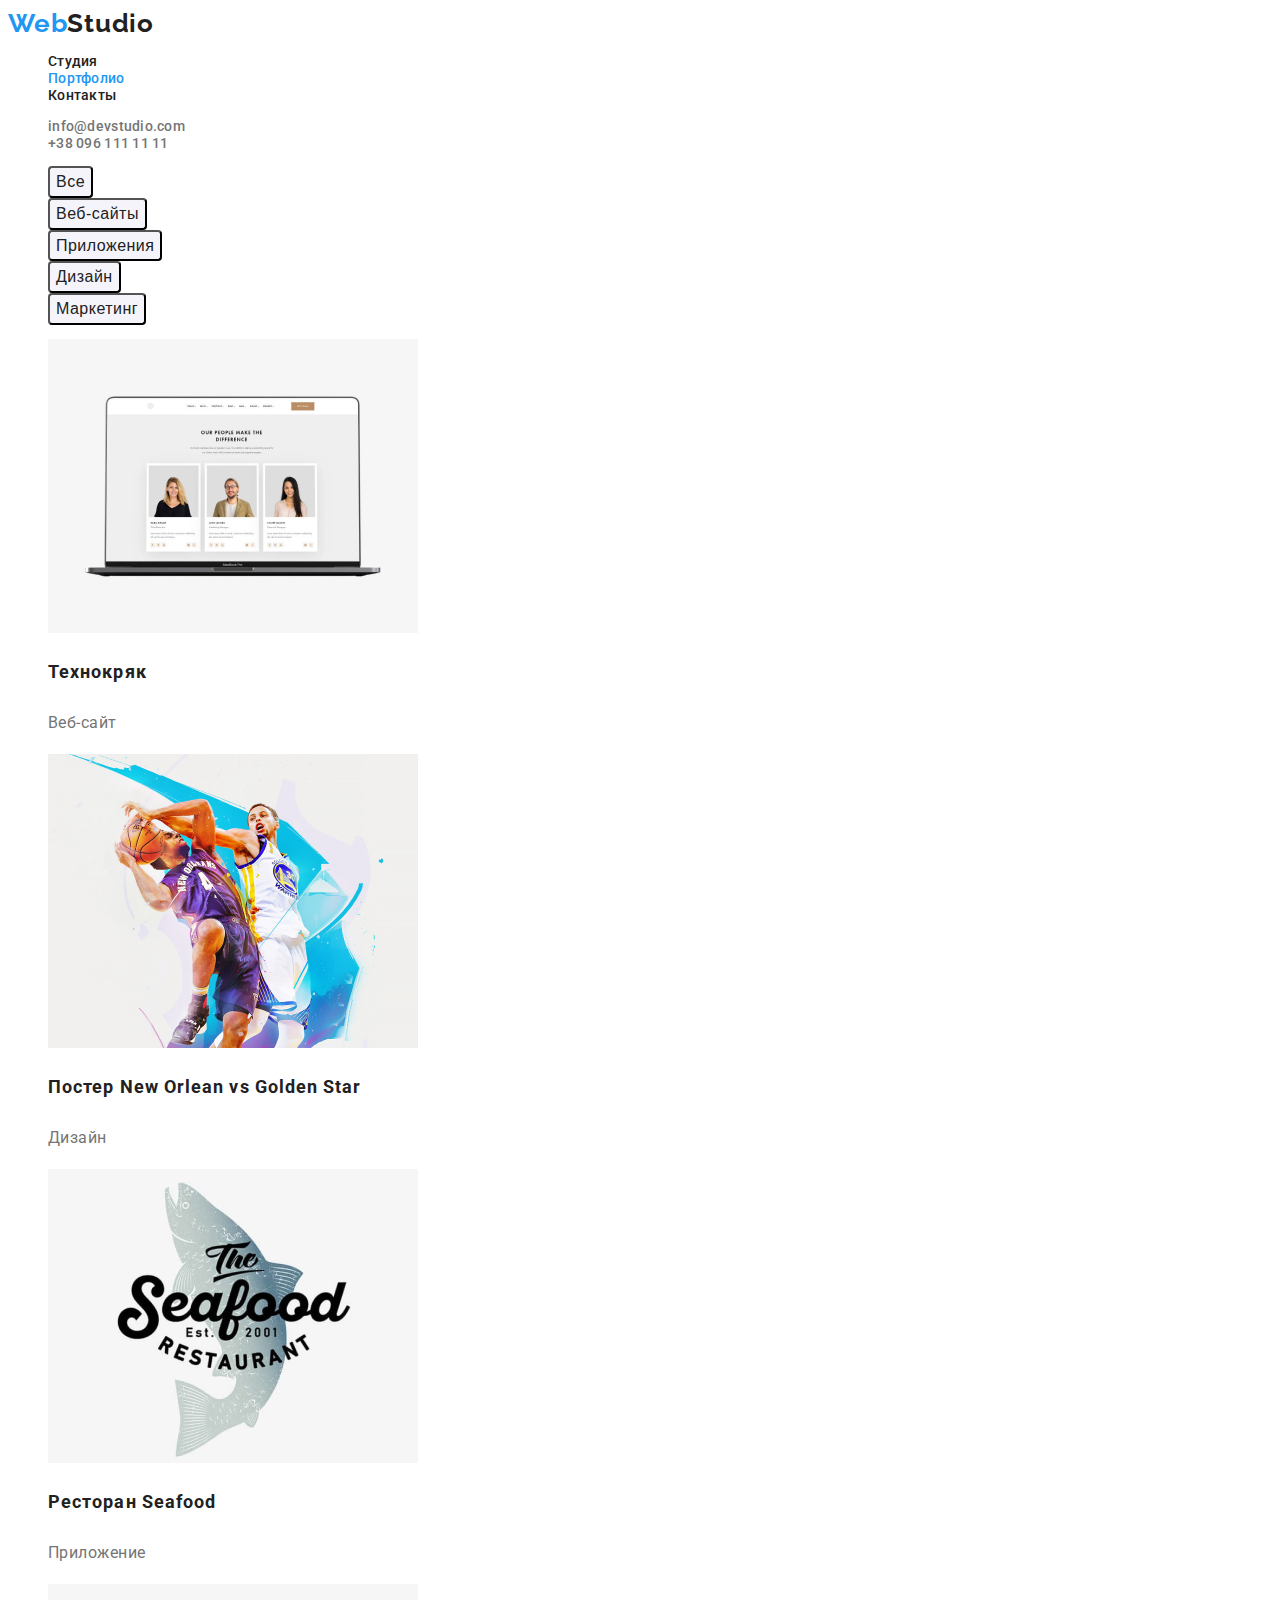
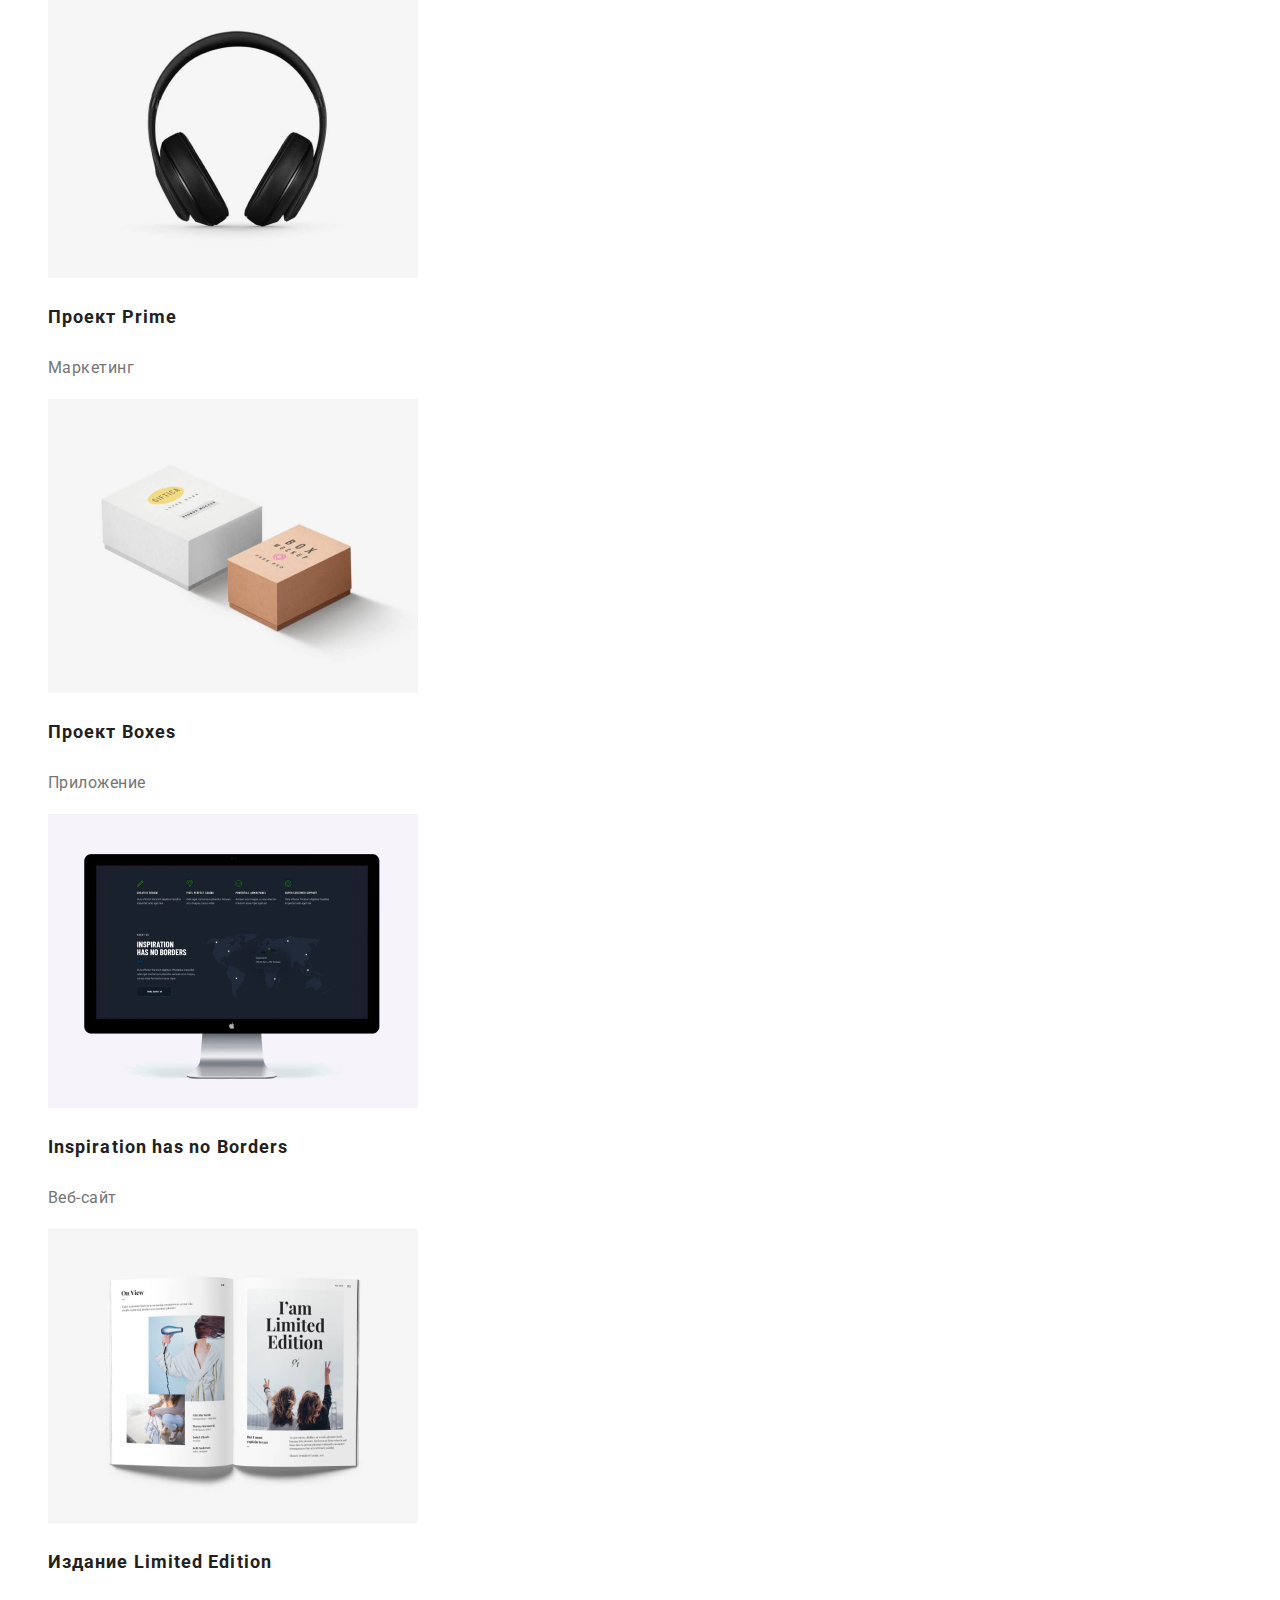
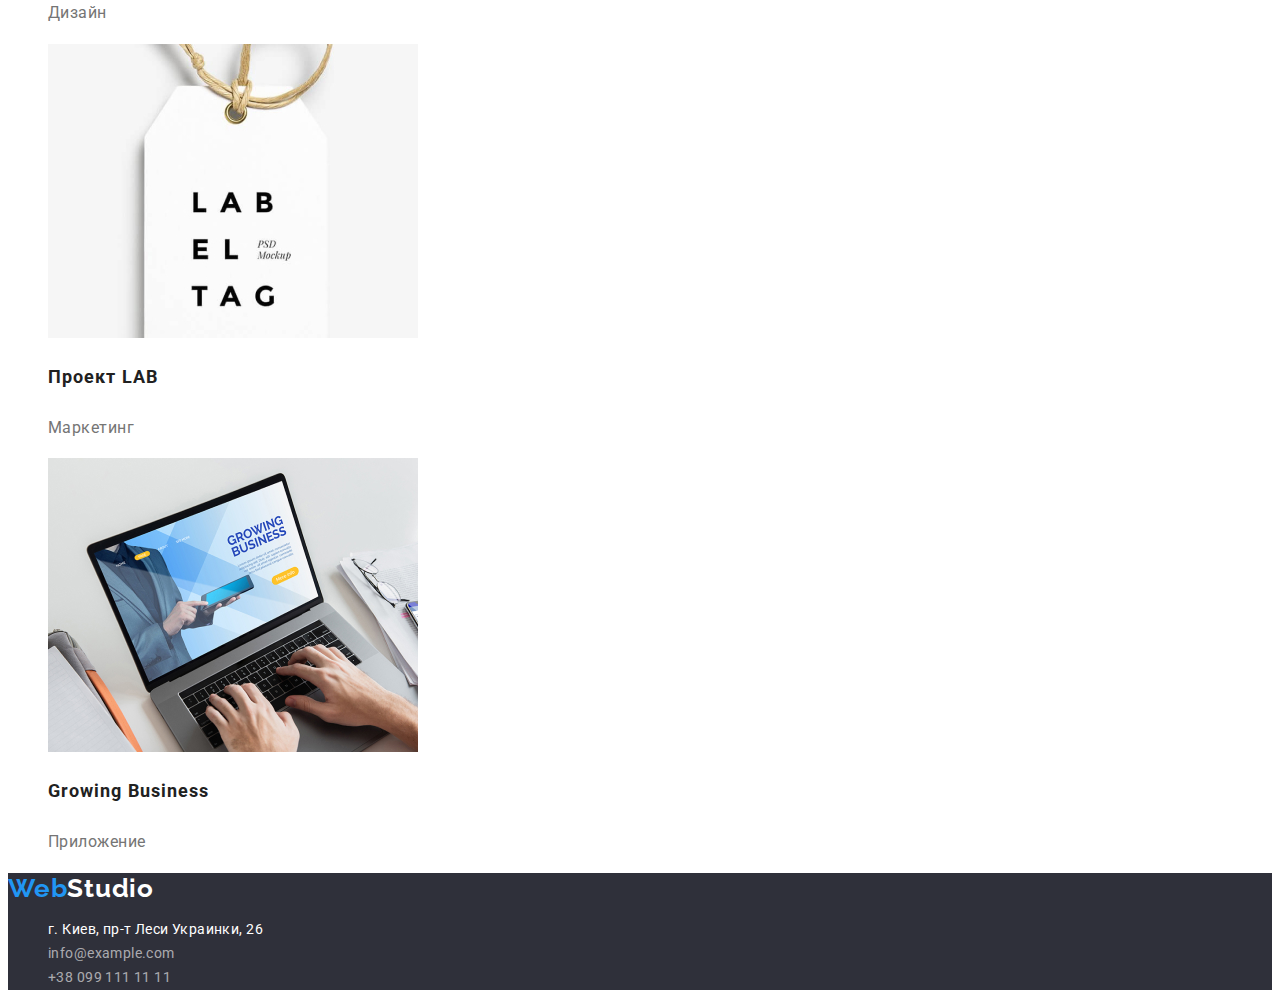
==== portfolio.html @ 0431fd97 "Создает начальные файлы для работы добавляет current" ====
<!DOCTYPE html>
<html lang="en">
  <head>
    <meta charset="UTF-8" />
    <meta name="viewport" content="width=device-width, initial-scale=1.0" />
    <title>Portfolio</title>
    <link
      rel="stylesheet"
      href="https://cdnjs.cloudflare.com/ajax/libs/modern-normalize/1.0.0/modern-normalize.min.css"
      integrity="sha512-ISS7cAi1PEhQ8jnbJpJZMd29NlhNj4AWYyLOSp2CE/CsHxTCu+r+t0D2yoJudVrd0/8fTVPUVDzY5Tvli75u/g=="
      crossorigin="anonymous"
    />
    <link rel="preconnect" href="https://fonts.gstatic.com" />
    <link
      href="https://fonts.googleapis.com/css2?family=Raleway:wght@700&family=Roboto:wght@400;500;700;900&display=swap"
      rel="stylesheet"
    />
    <link rel="stylesheet" href="./css/styles.css" />
  </head>
  <body>
    <header class="header">
      <nav class="navigation">
        <a class="logo" lang="en" href="index.html"
          ><span class="logo-color">Web</span>Studio
        </a>
        <ul class="navigation-list">
          <li class="navigation-list-item">
            <a class="navigation-list-link" href="./index.html">Студия</a>
          </li>
          <li class="navigation-list-item">
            <a class="navigation-list-link current" href="#">Портфолио</a>
          </li>
          <li class="navigation-list-item">
            <a class="navigation-list-link" href="#">Контакты</a>
          </li>
        </ul>
      </nav>
      <ul>
        <li>
          <a class="head-contacts" href="mailto:info@devstudio.com"
            >info@devstudio.com</a
          >
        </li>
        <li>
          <a class="head-contacts" href="tel:+380961111111"
            >+38 096 111 11 11</a
          >
        </li>
      </ul>
    </header>
    <main>
      <!-- Portfolio section -->
      <section class="section-portfolio">
        <!-- Filter list -->
        <h1 class="visually-hidden">Фильтр</h1>
        <ul class="btn-list">
          <li><button class="modal-btn" type="button">Все</button></li>
          <li><button class="modal-btn" type="button">Веб-сайты</button></li>
          <li><button class="modal-btn" type="button">Приложения</button></li>
          <li><button class="modal-btn" type="button">Дизайн</button></li>
          <li><button class="modal-btn" type="button">Маркетинг</button></li>
        </ul>
        <!-- Portfolio list -->
        <h2 class="visually-hidden">Портфолио</h2>
        <ul class="portfolio-list">
          <li class="portfolio-list-item">
            <a class="portfolio-list-link" href="#">
              <img
                class="portfolio-list-img"
                src="./images/Portfolio/технокряк.jpg"
                alt="изображение сайта на десктопе"
                width="370"
                height="294"
              />
              <h3 class="portfolio-list-title">Технокряк</h3>
              <p class="portfolio-list-text">Веб-сайт</p>
            </a>
          </li>
          <li class="portfolio-list-item">
            <a class="portfolio-list-link" href="#">
              <img
                class="portfolio-list-img"
                src="./images/Portfolio/new-orlean-vs-golden-star.jpg"
                alt="два баскетболиста в прыжке за мяч"
                width="370"
                height="294"
              />
              <h3 class="portfolio-list-title">
                Постер New Orlean vs Golden Star
              </h3>
              <p class="portfolio-list-text">Дизайн</p>
            </a>
          </li>
          <li class="portfolio-list-item">
            <a class="portfolio-list-link" href="#">
              <img
                class="portfolio-list-img"
                src="./images/Portfolio/seafood.jpg"
                alt="логотип ресторана морской еды"
                width="370"
                height="294"
              />
              <h3 class="portfolio-list-title">Ресторан Seafood</h3>
              <p class="portfolio-list-text">Приложение</p>
            </a>
          </li>
          <li class="portfolio-list-item">
            <a class="portfolio-list-link" href="#">
              <img
                class="portfolio-list-img"
                src="./images/Portfolio/prime.jpg"
                alt="наушники"
                width="370"
                height="294"
              />
              <h3 class="portfolio-list-title">Проект Prime</h3>
              <p class="portfolio-list-text">Маркетинг</p>
            </a>
          </li>
          <li class="portfolio-list-item">
            <a class="portfolio-list-link" href="#">
              <img
                class="portfolio-list-img"
                src="./images/Portfolio/boxes.jpg"
                alt="две коробочки"
                width="370"
                height="294"
              />
              <h3 class="portfolio-list-title">Проект Boxes</h3>
              <p class="portfolio-list-text">Приложение</p>
            </a>
          </li>
          <li class="portfolio-list-item">
            <a class="portfolio-list-link" href="#">
              <img
                class="portfolio-list-img"
                src="./images/Portfolio/inspiration-has-no-borders.jpg"
                alt="монитор компьютера"
                width="370"
                height="294"
              />
              <h3 class="portfolio-list-title">Inspiration has no Borders</h3>
              <p class="portfolio-list-text">Веб-сайт</p>
            </a>
          </li>
          <li class="portfolio-list-item">
            <a class="portfolio-list-link" href="#">
              <img
                class="portfolio-list-img"
                src="./images/Portfolio/limited-edition.jpg"
                alt="открытый журнал"
                width="370"
                height="294"
              />
              <h3 class="portfolio-list-title">Издание Limited Edition</h3>
              <p class="portfolio-list-text">Дизайн</p>
            </a>
          </li>
          <li class="portfolio-list-item">
            <a class="portfolio-list-link" href="#">
              <img
                class="portfolio-list-img"
                src="./images/Portfolio/lab.jpg"
                alt="табличка с названием проекта"
                width="370"
                height="294"
              />
              <h3 class="portfolio-list-title">Проект LAB</h3>
              <p class="portfolio-list-text">Маркетинг</p>
            </a>
          </li>
          <li class="portfolio-list-item">
            <a class="portfolio-list-link" href="#">
              <img
                class="portfolio-list-img"
                src="./images/Portfolio/growing-business.jpg"
                alt="мужчина печатает на клавиатуре ноутбука"
                width="370"
                height="294"
              />
              <h3 class="portfolio-list-title">Growing Business</h3>
              <p class="portfolio-list-text">Приложение</p>
            </a>
          </li>
        </ul>
      </section>
    </main>
    <!-- Contacts info -->
    <footer class="footer">
      <a class="footer-logo" lang="en" href="index.html"
        ><span class="logo-color">Web</span>Studio
      </a>
      <address class="footer-address">
        <ul class="address-list">
          <li class="address-item">
            <a
              class="address-map"
              href="https://goo.gl/maps/zDSShLqWRXgAwJdu6"
              target="_blank"
              >г. Киев, пр-т Леси Украинки, 26</a
            >
          </li>
          <li class="address-item">
            <a class="footer-contacts" href="mailto:info@devstudio.com"
              >info@example.com</a
            >
          </li>
          <li class="address-item">
            <a class="footer-contacts" href="tel:+380961111111"
              >+38 099 111 11 11</a
            >
          </li>
        </ul>
      </address>
    </footer>
  </body>
</html>
---- css/styles.css ----
:root {
  --primery-text-color: #757575;
  --title-color: #212121;
  --secondary-color: #2196f3;
  --background-color: #2f303a;
}

a {
  text-decoration: none;
}

ul {
  list-style: none;
  font-style: normal;
}

body {
  font-family: 'Roboto', sans-serif;
  font-size: 14px;
  color: var(--primery-text-color);
}
/* font-family: 'Raleway', sans-serif;
font-family: 'Roboto', sans-serif; */
/* ============= header =============*/

.logo {
  font-family: 'Raleway', sans-serif;
  font-weight: 700;
  font-size: 26px;
  line-height: 1.19;
  letter-spacing: 0.03em;
  color: var(--title-color);
}

.logo:hover,
.logo:focus {
  opacity: 0.5;
}

.logo-color,
.head-contacts:hover,
.head-contacts:focus,
.navigation-list-link:hover,
.navigation-list-link:focus {
  color: var(--secondary-color);
}

.navigation-list-link {
  font-weight: 500;
  line-height: 1.14;
  letter-spacing: 0.02em;
  color: var(--title-color);
}

.head-contacts {
  font-weight: 500;
  line-height: 1.14;
  letter-spacing: 0.02em;
  color: var(--primery-text-color);
}

.current {
  color: var(--secondary-color);
}
/* ============= end header =============*/

/* ============= hero =============*/
.section-hero {
  background-color: var(--background-color);
}
.hero-title {
  font-weight: 900;
  font-size: 44px;
  line-height: 1.36;
  text-align: center;
  letter-spacing: 0.06em;
  text-transform: uppercase;
  color: #ffffff;
}

.hero-btn {
  font-weight: 700;
  font-size: 16px;
  line-height: 1.87;
  text-align: center;
  letter-spacing: 0.06em;
  color: #ffffff;
  background-color: var(--secondary-color);
}

.hero-btn:hover,
.hero-btn:focus {
  opacity: 0.5;
}
/* ============= end hero =============*/

/* ============= info =============*/
.visually-hidden {
  position: absolute !important;
  clip: rect(1px 1px 1px 1px); /* IE6, IE7 */
  clip: rect(1px, 1px, 1px, 1px);
  padding: 0 !important;
  border: 0 !important;
  height: 1px !important;
  width: 1px !important;
  overflow: hidden;
}

.info-item-title {
  font-weight: 700;
  font-size: 14px;
  line-height: 1.14;
  letter-spacing: 0.03em;
  text-transform: uppercase;
  color: var(--title-color);
}

.info-item-text {
  font-weight: 400;
  line-height: 1.71;
  letter-spacing: 0.03em;
}
/* ============= end info =============*/

/* ============= what we are doing =============*/
.we-doing-title {
  font-weight: 700;
  font-size: 36px;
  line-height: 1.17;
  text-align: center;
  letter-spacing: 0.03em;
  color: var(--title-color);
}
/* ============= end what we are doing =============*/

/* ============= our team =============*/

.team-title {
  font-weight: 700;
  font-size: 36px;
  line-height: 1.17;
  text-align: center;
  letter-spacing: 0.03em;
  color: var(--title-color);
}

.team-name {
  font-weight: 500;
  font-size: 16px;
  line-height: 1.19;
  text-align: center;
  letter-spacing: 0.03em;
  color: var(--title-color);
}

.team-profession {
  font-weight: 400;
  font-size: 16px;
  line-height: 1.19;
  text-align: center;
  letter-spacing: 0.03em;
}
/* ============= end our team =============*/

/* ============= contacts info =============*/

.footer {
  background-color: var(--background-color);
}

.footer-logo {
  font-family: 'Raleway', sans-serif;
  font-weight: 700;
  font-size: 26px;
  line-height: 1.19;
  letter-spacing: 0.03em;
  color: #ffffff;
}

.footer-logo:hover,
.footer-logo:focus {
  opacity: 0.5;
}

.address-map {
  font-weight: 400;
  line-height: 1.71;
  letter-spacing: 0.03em;
  color: #ffffff;
}

.address-map:hover,
.address-map:focus {
  color: var(--secondary-color);
}

.footer-contacts {
  font-weight: 400;
  line-height: 1.71;
  letter-spacing: 0.03em;
  color: rgba(255, 255, 255, 0.6);
}

.footer-contacts:hover,
.footer-contacts:focus {
  color: var(--secondary-color);
}

/* ============= end contacts info =============*/

/* ============= filter list =============*/

.modal-btn {
  background: #f5f4fa;
  border-radius: 4px;
  font-weight: 500;
  font-size: 16px;
  line-height: 1.62;
  text-align: center;
  letter-spacing: 0.03em;
  color: var(--title-color);
}

.modal-btn:hover,
.modal-btn:focus {
  color: #ffffff;
  background-color: var(--secondary-color);
}
/* ============= end filter list =============*/

/* ============= portfolio list =============*/
.portfolio-list-title {
  font-weight: 700;
  font-size: 18px;
  line-height: 2;
  letter-spacing: 0.06em;
  color: var(--title-color);
}

.portfolio-list-text {
  font-weight: 400;
  font-size: 16px;
  line-height: 1.87;
  letter-spacing: 0.03em;
  color: var(--primery-text-color);
}
/* ============= end portfolio list =============*/
/* ============= =============*/
/* ============= =============*/
/* ============= =============*/
/* ============= =============*/
/* ============= =============*/
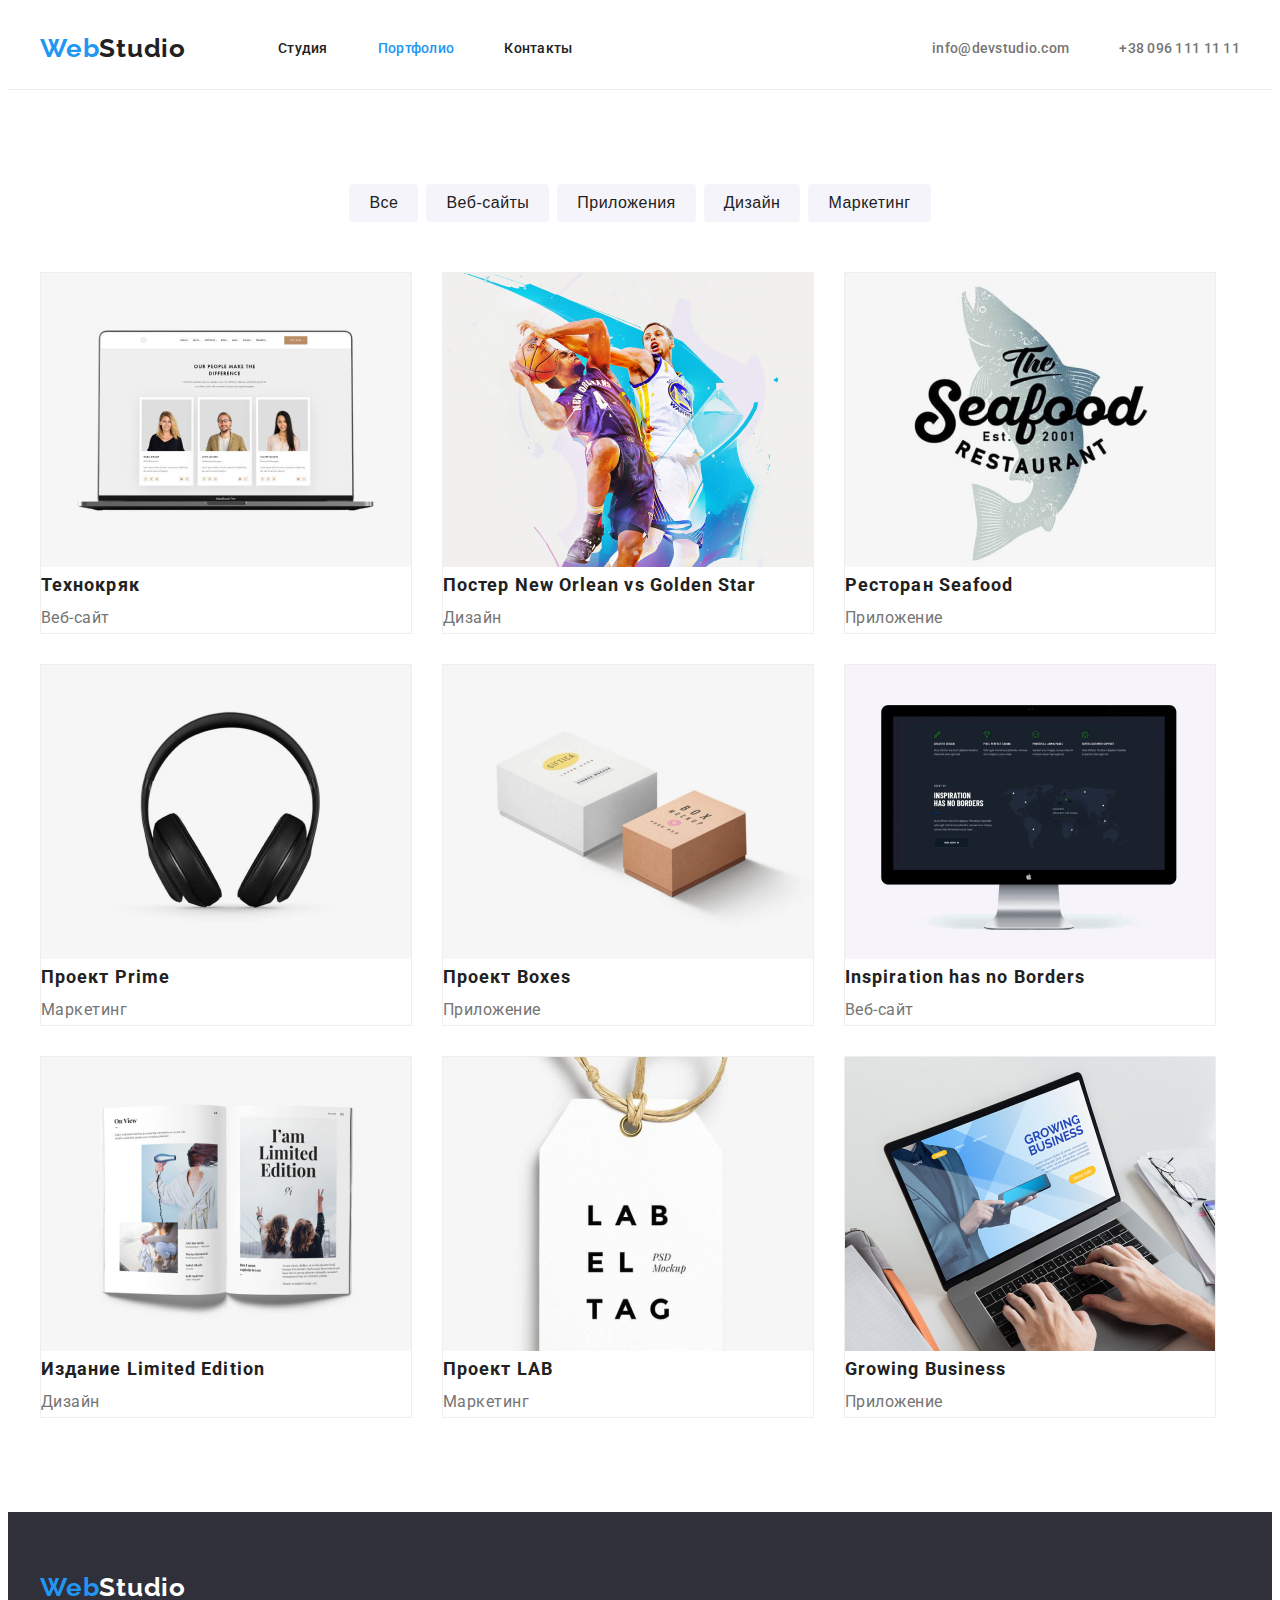
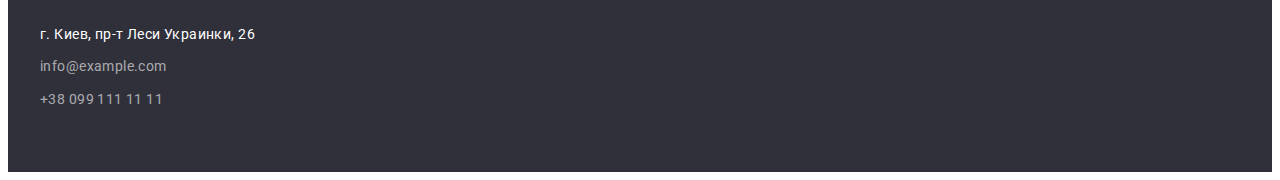
==== commit c7fad2b8: "Описывает флексы для индекса" ====
--- a/portfolio.html
+++ b/portfolio.html
@@ -19,199 +19,219 @@
   </head>
   <body>
     <header class="header">
-      <nav class="navigation">
-        <a class="logo" lang="en" href="index.html"
-          ><span class="logo-color">Web</span>Studio
-        </a>
-        <ul class="navigation-list">
-          <li class="navigation-list-item">
-            <a class="navigation-list-link" href="./index.html">Студия</a>
+      <div class="conteiner">
+        <nav class="navigation">
+          <a class="logo link" lang="en" href="index.html"
+            ><span class="logo-color">Web</span>Studio
+          </a>
+          <ul class="navigation-list list">
+            <li class="navigation-list-item">
+              <a class="navigation-list-link link" href="./index.html"
+                >Студия</a
+              >
+            </li>
+            <li class="navigation-list-item">
+              <a class="navigation-list-link current link" href="#"
+                >Портфолио</a
+              >
+            </li>
+            <li class="navigation-list-item">
+              <a class="navigation-list-link link" href="#">Контакты</a>
+            </li>
+          </ul>
+        </nav>
+        <ul class="contacts-list list">
+          <li class="contacts-list-item">
+            <a class="head-contacts link" href="mailto:info@devstudio.com"
+              >info@devstudio.com</a
+            >
           </li>
-          <li class="navigation-list-item">
-            <a class="navigation-list-link current" href="#">Портфолио</a>
-          </li>
-          <li class="navigation-list-item">
-            <a class="navigation-list-link" href="#">Контакты</a>
+          <li class="contacts-list-item">
+            <a class="head-contacts link" href="tel:+380961111111"
+              >+38 096 111 11 11</a
+            >
           </li>
         </ul>
-      </nav>
-      <ul>
-        <li>
-          <a class="head-contacts" href="mailto:info@devstudio.com"
-            >info@devstudio.com</a
-          >
-        </li>
-        <li>
-          <a class="head-contacts" href="tel:+380961111111"
-            >+38 096 111 11 11</a
-          >
-        </li>
-      </ul>
+      </div>
     </header>
     <main>
       <!-- Portfolio section -->
       <section class="section-portfolio">
-        <!-- Filter list -->
-        <h1 class="visually-hidden">Фильтр</h1>
-        <ul class="btn-list">
-          <li><button class="modal-btn" type="button">Все</button></li>
-          <li><button class="modal-btn" type="button">Веб-сайты</button></li>
-          <li><button class="modal-btn" type="button">Приложения</button></li>
-          <li><button class="modal-btn" type="button">Дизайн</button></li>
-          <li><button class="modal-btn" type="button">Маркетинг</button></li>
-        </ul>
-        <!-- Portfolio list -->
-        <h2 class="visually-hidden">Портфолио</h2>
-        <ul class="portfolio-list">
-          <li class="portfolio-list-item">
-            <a class="portfolio-list-link" href="#">
-              <img
-                class="portfolio-list-img"
-                src="./images/Portfolio/технокряк.jpg"
-                alt="изображение сайта на десктопе"
-                width="370"
-                height="294"
-              />
-              <h3 class="portfolio-list-title">Технокряк</h3>
-              <p class="portfolio-list-text">Веб-сайт</p>
-            </a>
-          </li>
-          <li class="portfolio-list-item">
-            <a class="portfolio-list-link" href="#">
-              <img
-                class="portfolio-list-img"
-                src="./images/Portfolio/new-orlean-vs-golden-star.jpg"
-                alt="два баскетболиста в прыжке за мяч"
-                width="370"
-                height="294"
-              />
-              <h3 class="portfolio-list-title">
-                Постер New Orlean vs Golden Star
-              </h3>
-              <p class="portfolio-list-text">Дизайн</p>
-            </a>
-          </li>
-          <li class="portfolio-list-item">
-            <a class="portfolio-list-link" href="#">
-              <img
-                class="portfolio-list-img"
-                src="./images/Portfolio/seafood.jpg"
-                alt="логотип ресторана морской еды"
-                width="370"
-                height="294"
-              />
-              <h3 class="portfolio-list-title">Ресторан Seafood</h3>
-              <p class="portfolio-list-text">Приложение</p>
-            </a>
-          </li>
-          <li class="portfolio-list-item">
-            <a class="portfolio-list-link" href="#">
-              <img
-                class="portfolio-list-img"
-                src="./images/Portfolio/prime.jpg"
-                alt="наушники"
-                width="370"
-                height="294"
-              />
-              <h3 class="portfolio-list-title">Проект Prime</h3>
-              <p class="portfolio-list-text">Маркетинг</p>
-            </a>
-          </li>
-          <li class="portfolio-list-item">
-            <a class="portfolio-list-link" href="#">
-              <img
-                class="portfolio-list-img"
-                src="./images/Portfolio/boxes.jpg"
-                alt="две коробочки"
-                width="370"
-                height="294"
-              />
-              <h3 class="portfolio-list-title">Проект Boxes</h3>
-              <p class="portfolio-list-text">Приложение</p>
-            </a>
-          </li>
-          <li class="portfolio-list-item">
-            <a class="portfolio-list-link" href="#">
-              <img
-                class="portfolio-list-img"
-                src="./images/Portfolio/inspiration-has-no-borders.jpg"
-                alt="монитор компьютера"
-                width="370"
-                height="294"
-              />
-              <h3 class="portfolio-list-title">Inspiration has no Borders</h3>
-              <p class="portfolio-list-text">Веб-сайт</p>
-            </a>
-          </li>
-          <li class="portfolio-list-item">
-            <a class="portfolio-list-link" href="#">
-              <img
-                class="portfolio-list-img"
-                src="./images/Portfolio/limited-edition.jpg"
-                alt="открытый журнал"
-                width="370"
-                height="294"
-              />
-              <h3 class="portfolio-list-title">Издание Limited Edition</h3>
-              <p class="portfolio-list-text">Дизайн</p>
-            </a>
-          </li>
-          <li class="portfolio-list-item">
-            <a class="portfolio-list-link" href="#">
-              <img
-                class="portfolio-list-img"
-                src="./images/Portfolio/lab.jpg"
-                alt="табличка с названием проекта"
-                width="370"
-                height="294"
-              />
-              <h3 class="portfolio-list-title">Проект LAB</h3>
-              <p class="portfolio-list-text">Маркетинг</p>
-            </a>
-          </li>
-          <li class="portfolio-list-item">
-            <a class="portfolio-list-link" href="#">
-              <img
-                class="portfolio-list-img"
-                src="./images/Portfolio/growing-business.jpg"
-                alt="мужчина печатает на клавиатуре ноутбука"
-                width="370"
-                height="294"
-              />
-              <h3 class="portfolio-list-title">Growing Business</h3>
-              <p class="portfolio-list-text">Приложение</p>
-            </a>
-          </li>
-        </ul>
+        <div class="conteiner">
+          <!-- Filter list -->
+          <h1 class="visually-hidden">Фильтр</h1>
+          <ul class="btn-list list">
+            <li class="btn-item">
+              <button class="modal-btn" type="button">Все</button>
+            </li>
+            <li class="btn-item">
+              <button class="modal-btn" type="button">Веб-сайты</button>
+            </li>
+            <li class="btn-item">
+              <button class="modal-btn" type="button">Приложения</button>
+            </li>
+            <li class="btn-item">
+              <button class="modal-btn" type="button">Дизайн</button>
+            </li>
+            <li class="btn-item">
+              <button class="modal-btn" type="button">Маркетинг</button>
+            </li>
+          </ul>
+          <!-- Portfolio list -->
+          <h2 class="visually-hidden">Портфолио</h2>
+          <ul class="portfolio-list list">
+            <li class="portfolio-list-item">
+              <a class="portfolio-list-link link" href="#">
+                <img
+                  class="portfolio-list-img"
+                  src="./images/Portfolio/технокряк.jpg"
+                  alt="изображение сайта на десктопе"
+                  width="370"
+                  height="294"
+                />
+                <h3 class="portfolio-list-title">Технокряк</h3>
+                <p class="portfolio-list-text">Веб-сайт</p>
+              </a>
+            </li>
+            <li class="portfolio-list-item">
+              <a class="portfolio-list-link link" href="#">
+                <img
+                  class="portfolio-list-img"
+                  src="./images/Portfolio/new-orlean-vs-golden-star.jpg"
+                  alt="два баскетболиста в прыжке за мяч"
+                  width="370"
+                  height="294"
+                />
+                <h3 class="portfolio-list-title">
+                  Постер New Orlean vs Golden Star
+                </h3>
+                <p class="portfolio-list-text">Дизайн</p>
+              </a>
+            </li>
+            <li class="portfolio-list-item">
+              <a class="portfolio-list-link link" href="#">
+                <img
+                  class="portfolio-list-img"
+                  src="./images/Portfolio/seafood.jpg"
+                  alt="логотип ресторана морской еды"
+                  width="370"
+                  height="294"
+                />
+                <h3 class="portfolio-list-title">Ресторан Seafood</h3>
+                <p class="portfolio-list-text">Приложение</p>
+              </a>
+            </li>
+            <li class="portfolio-list-item">
+              <a class="portfolio-list-link link" href="#">
+                <img
+                  class="portfolio-list-img"
+                  src="./images/Portfolio/prime.jpg"
+                  alt="наушники"
+                  width="370"
+                  height="294"
+                />
+                <h3 class="portfolio-list-title">Проект Prime</h3>
+                <p class="portfolio-list-text">Маркетинг</p>
+              </a>
+            </li>
+            <li class="portfolio-list-item">
+              <a class="portfolio-list-link link" href="#">
+                <img
+                  class="portfolio-list-img"
+                  src="./images/Portfolio/boxes.jpg"
+                  alt="две коробочки"
+                  width="370"
+                  height="294"
+                />
+                <h3 class="portfolio-list-title">Проект Boxes</h3>
+                <p class="portfolio-list-text">Приложение</p>
+              </a>
+            </li>
+            <li class="portfolio-list-item">
+              <a class="portfolio-list-link link" href="#">
+                <img
+                  class="portfolio-list-img"
+                  src="./images/Portfolio/inspiration-has-no-borders.jpg"
+                  alt="монитор компьютера"
+                  width="370"
+                  height="294"
+                />
+                <h3 class="portfolio-list-title">Inspiration has no Borders</h3>
+                <p class="portfolio-list-text">Веб-сайт</p>
+              </a>
+            </li>
+            <li class="portfolio-list-item">
+              <a class="portfolio-list-link link" href="#">
+                <img
+                  class="portfolio-list-img"
+                  src="./images/Portfolio/limited-edition.jpg"
+                  alt="открытый журнал"
+                  width="370"
+                  height="294"
+                />
+                <h3 class="portfolio-list-title">Издание Limited Edition</h3>
+                <p class="portfolio-list-text">Дизайн</p>
+              </a>
+            </li>
+            <li class="portfolio-list-item">
+              <a class="portfolio-list-link link" href="#">
+                <img
+                  class="portfolio-list-img"
+                  src="./images/Portfolio/lab.jpg"
+                  alt="табличка с названием проекта"
+                  width="370"
+                  height="294"
+                />
+                <h3 class="portfolio-list-title">Проект LAB</h3>
+                <p class="portfolio-list-text">Маркетинг</p>
+              </a>
+            </li>
+            <li class="portfolio-list-item">
+              <a class="portfolio-list-link link" href="#">
+                <img
+                  class="portfolio-list-img"
+                  src="./images/Portfolio/growing-business.jpg"
+                  alt="мужчина печатает на клавиатуре ноутбука"
+                  width="370"
+                  height="294"
+                />
+                <h3 class="portfolio-list-title">Growing Business</h3>
+                <p class="portfolio-list-text">Приложение</p>
+              </a>
+            </li>
+          </ul>
+        </div>
       </section>
     </main>
     <!-- Contacts info -->
     <footer class="footer">
-      <a class="footer-logo" lang="en" href="index.html"
-        ><span class="logo-color">Web</span>Studio
-      </a>
-      <address class="footer-address">
-        <ul class="address-list">
-          <li class="address-item">
-            <a
-              class="address-map"
-              href="https://goo.gl/maps/zDSShLqWRXgAwJdu6"
-              target="_blank"
-              >г. Киев, пр-т Леси Украинки, 26</a
-            >
-          </li>
-          <li class="address-item">
-            <a class="footer-contacts" href="mailto:info@devstudio.com"
-              >info@example.com</a
-            >
-          </li>
-          <li class="address-item">
-            <a class="footer-contacts" href="tel:+380961111111"
-              >+38 099 111 11 11</a
-            >
-          </li>
-        </ul>
-      </address>
+      <div class="conteiner">
+        <a class="footer-logo link" lang="en" href="index.html"
+          ><span class="logo-color">Web</span>Studio
+        </a>
+        <address class="footer-address">
+          <ul class="address-list list">
+            <li class="address-item">
+              <a
+                class="address-map link"
+                href="https://goo.gl/maps/zDSShLqWRXgAwJdu6"
+                target="_blank"
+                >г. Киев, пр-т Леси Украинки, 26</a
+              >
+            </li>
+            <li class="address-item">
+              <a class="footer-contacts link" href="mailto:info@devstudio.com"
+                >info@example.com</a
+              >
+            </li>
+            <li class="address-item">
+              <a class="footer-contacts link" href="tel:+380961111111"
+                >+38 099 111 11 11</a
+              >
+            </li>
+          </ul>
+        </address>
+      </div>
     </footer>
   </body>
 </html>
--- a/css/styles.css
+++ b/css/styles.css
@@ -3,14 +3,39 @@
   --title-color: #212121;
   --secondary-color: #2196f3;
   --background-color: #2f303a;
-}
-
-a {
+  --secondary-background-color: #f5f4fa;
+  --background-card-color: #ffffff;
+}
+
+h1,
+h2,
+h3,
+h4,
+h5,
+h6,
+p {
+  margin: 0;
+}
+
+ul,
+ol {
+  margin: 0;
+  padding: 0;
+}
+
+img {
+  display: block;
+}
+
+.link {
   text-decoration: none;
 }
 
-ul {
+.list {
   list-style: none;
+}
+
+address {
   font-style: normal;
 }
 
@@ -19,11 +44,29 @@
   font-size: 14px;
   color: var(--primery-text-color);
 }
-/* font-family: 'Raleway', sans-serif;
-font-family: 'Roboto', sans-serif; */
+
+.conteiner {
+  width: 1200px;
+  padding-right: 15px;
+  padding-left: 15px;
+  margin: 0 auto;
+}
+
 /* ============= header =============*/
 
+.header .conteiner {
+  display: flex;
+}
+
+.header {
+  padding-top: 25px;
+  padding-bottom: 25px;
+  border-bottom: 1px solid #ececec;
+}
+
 .logo {
+  margin-right: 92px;
+
   font-family: 'Raleway', sans-serif;
   font-weight: 700;
   font-size: 26px;
@@ -45,6 +88,27 @@
   color: var(--secondary-color);
 }
 
+.navigation {
+  display: flex;
+  align-items: center;
+}
+
+.navigation-list {
+  display: flex;
+  align-items: center;
+}
+
+.contacts-list {
+  display: flex;
+  align-items: center;
+  margin-left: auto;
+}
+
+.navigation-list-item:not(:last-child),
+.contacts-list-item:not(:last-child) {
+  margin-right: 50px;
+}
+
 .navigation-list-link {
   font-weight: 500;
   line-height: 1.14;
@@ -65,10 +129,21 @@
 /* ============= end header =============*/
 
 /* ============= hero =============*/
+
+.section-hero .conteiner {
+  display: flex;
+  flex-direction: column;
+  align-items: center;
+  padding-top: 200px;
+  padding-bottom: 200px;
+}
+
 .section-hero {
   background-color: var(--background-color);
+  margin-bottom: 94px;
 }
 .hero-title {
+  max-width: 710px;
   font-weight: 900;
   font-size: 44px;
   line-height: 1.36;
@@ -76,25 +151,37 @@
   letter-spacing: 0.06em;
   text-transform: uppercase;
   color: #ffffff;
+  margin-bottom: 30px;
 }
 
 .hero-btn {
+  min-width: 200px;
+  background-color: var(--secondary-color);
+  box-shadow: 0px 4px 4px rgba(0, 0, 0, 0.15);
+  border: none;
+  border-radius: 4px;
+  padding: 10px 30px;
+
   font-weight: 700;
   font-size: 16px;
   line-height: 1.87;
   text-align: center;
   letter-spacing: 0.06em;
   color: #ffffff;
-  background-color: var(--secondary-color);
 }
 
 .hero-btn:hover,
 .hero-btn:focus {
-  opacity: 0.5;
+  background-color: #188ce8;
 }
 /* ============= end hero =============*/
 
 /* ============= info =============*/
+
+.section-info {
+  margin-bottom: 94px;
+}
+
 .visually-hidden {
   position: absolute !important;
   clip: rect(1px 1px 1px 1px); /* IE6, IE7 */
@@ -106,7 +193,20 @@
   overflow: hidden;
 }
 
+.info-list {
+  display: flex;
+}
+
+.info-item {
+  max-width: 270px;
+}
+
+.info-item:not(:last-child) {
+  margin-right: 30px;
+}
+
 .info-item-title {
+  padding-bottom: 10px;
   font-weight: 700;
   font-size: 14px;
   line-height: 1.14;
@@ -123,6 +223,11 @@
 /* ============= end info =============*/
 
 /* ============= what we are doing =============*/
+
+.section-we-doing {
+  margin-bottom: 94px;
+}
+
 .we-doing-title {
   font-weight: 700;
   font-size: 36px;
@@ -130,10 +235,23 @@
   text-align: center;
   letter-spacing: 0.03em;
   color: var(--title-color);
-}
+  margin-bottom: 50px;
+}
+
+.we-doing-list {
+  display: flex;
+  justify-content: space-between;
+}
+
 /* ============= end what we are doing =============*/
 
 /* ============= our team =============*/
+
+.section-team {
+  padding-top: 94px;
+  padding-bottom: 94px;
+  background-color: var(--secondary-background-color);
+}
 
 .team-title {
   font-weight: 700;
@@ -142,6 +260,23 @@
   text-align: center;
   letter-spacing: 0.03em;
   color: var(--title-color);
+  margin-bottom: 50px;
+}
+
+.team-list {
+  display: flex;
+  justify-content: space-between;
+}
+
+.team-item {
+  background-color: var(--background-card-color);
+  box-shadow: 0px 1px 3px rgba(0, 0, 0, 0.12), 0px 1px 1px rgba(0, 0, 0, 0.14),
+    0px 2px 1px rgba(0, 0, 0, 0.2);
+  border-radius: 0px 0px 4px 4px;
+}
+
+.team-img {
+  margin-bottom: 30px;
 }
 
 .team-name {
@@ -151,6 +286,7 @@
   text-align: center;
   letter-spacing: 0.03em;
   color: var(--title-color);
+  margin-bottom: 10px;
 }
 
 .team-profession {
@@ -159,13 +295,21 @@
   line-height: 1.19;
   text-align: center;
   letter-spacing: 0.03em;
+  margin-bottom: 30px;
 }
 /* ============= end our team =============*/
 
 /* ============= contacts info =============*/
+
+.footer .conteiner {
+  display: flex;
+  flex-direction: column;
+}
 
 .footer {
   background-color: var(--background-color);
+  padding-top: 60px;
+  padding-bottom: 60px;
 }
 
 .footer-logo {
@@ -175,6 +319,7 @@
   line-height: 1.19;
   letter-spacing: 0.03em;
   color: #ffffff;
+  margin-bottom: 20px;
 }
 
 .footer-logo:hover,
@@ -182,6 +327,10 @@
   opacity: 0.5;
 }
 
+.address-item:not(:last-child) {
+  margin-bottom: 9px;
+}
+
 .address-map {
   font-weight: 400;
   line-height: 1.71;
@@ -208,10 +357,25 @@
 
 /* ============= end contacts info =============*/
 
+/* ============= portfolio section =============*/
+
+.section-portfolio {
+  margin-top: 94px;
+  margin-bottom: 94px;
+}
+
+/* ============= end portfolio section =============*/
+
 /* ============= filter list =============*/
 
+.btn-list {
+  display: flex;
+  justify-content: center;
+  margin-bottom: 50px;
+}
+
 .modal-btn {
-  background: #f5f4fa;
+  background: var(--secondary-background-color);
   border-radius: 4px;
   font-weight: 500;
   font-size: 16px;
@@ -219,6 +383,12 @@
   text-align: center;
   letter-spacing: 0.03em;
   color: var(--title-color);
+  border: none;
+  padding: 6px 20px;
+}
+
+.btn-item:not(:last-child) {
+  margin-right: 8px;
 }
 
 .modal-btn:hover,
@@ -229,6 +399,18 @@
 /* ============= end filter list =============*/
 
 /* ============= portfolio list =============*/
+
+.portfolio-list {
+  display: flex;
+  flex-wrap: wrap;
+  margin: -15px;
+}
+
+.portfolio-list-item {
+  margin: 15px;
+  border: 1px solid #eeeeee;
+}
+
 .portfolio-list-title {
   font-weight: 700;
   font-size: 18px;
@@ -245,8 +427,7 @@
   color: var(--primery-text-color);
 }
 /* ============= end portfolio list =============*/
+
 /* ============= =============*/
 /* ============= =============*/
 /* ============= =============*/
-/* ============= =============*/
-/* ============= =============*/
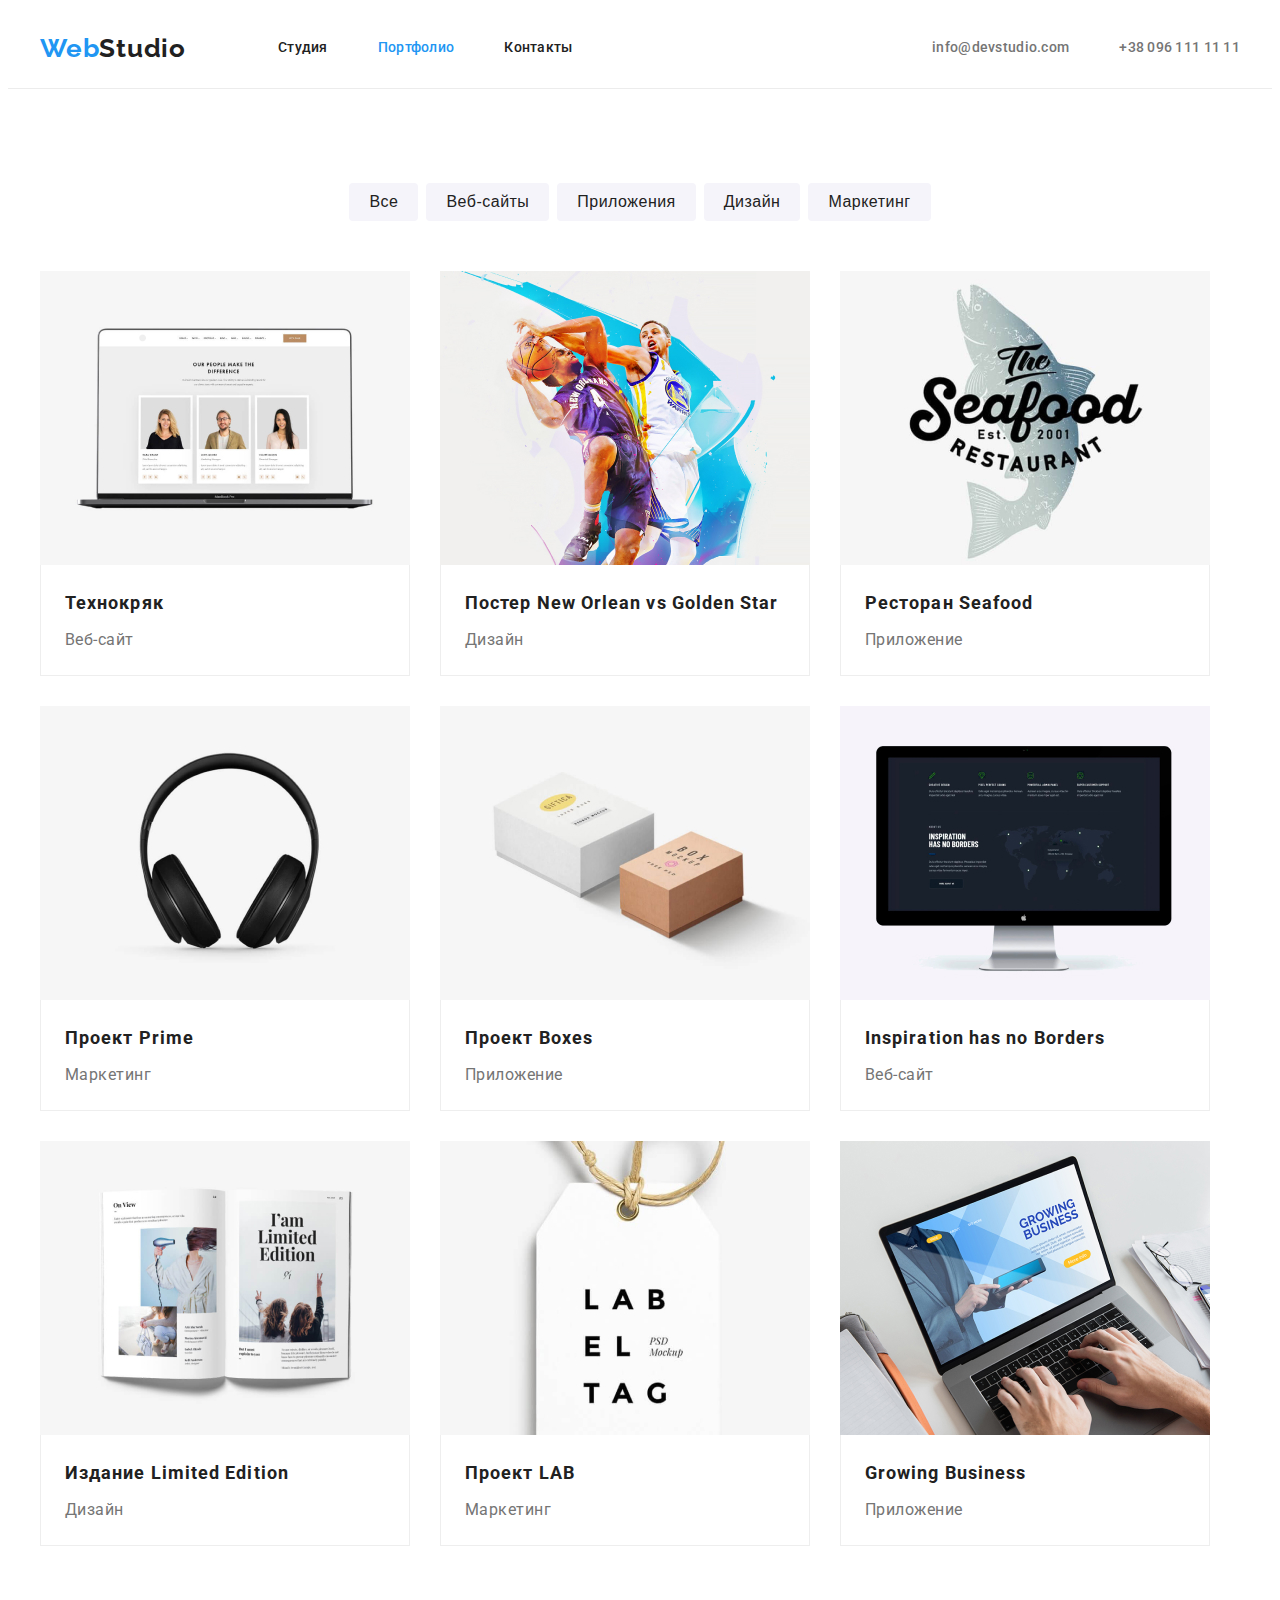
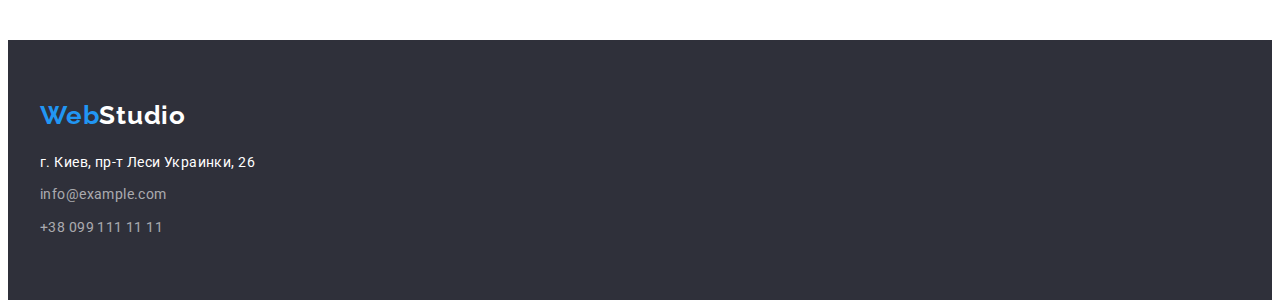
==== commit 4efd3d12: "Исправляет ошибки портфолио и шапки" ====
--- a/portfolio.html
+++ b/portfolio.html
@@ -89,8 +89,10 @@
                   width="370"
                   height="294"
                 />
-                <h3 class="portfolio-list-title">Технокряк</h3>
-                <p class="portfolio-list-text">Веб-сайт</p>
+                <div class="cards-title">
+                  <h3 class="portfolio-list-title">Технокряк</h3>
+                  <p class="portfolio-list-text">Веб-сайт</p>
+                </div>
               </a>
             </li>
             <li class="portfolio-list-item">
@@ -101,11 +103,13 @@
                   alt="два баскетболиста в прыжке за мяч"
                   width="370"
                   height="294"
-                />
-                <h3 class="portfolio-list-title">
-                  Постер New Orlean vs Golden Star
-                </h3>
-                <p class="portfolio-list-text">Дизайн</p>
+                  />
+                  <div class="cards-title">
+                    <h3 class="portfolio-list-title">
+                      Постер New Orlean vs Golden Star
+                    </h3>
+                    <p class="portfolio-list-text">Дизайн</p>
+                  </div">
               </a>
             </li>
             <li class="portfolio-list-item">
@@ -117,9 +121,11 @@
                   width="370"
                   height="294"
                 />
-                <h3 class="portfolio-list-title">Ресторан Seafood</h3>
-                <p class="portfolio-list-text">Приложение</p>
-              </a>
+                <div class="cards-title">
+                  <h3 class="portfolio-list-title">Ресторан Seafood</h3>
+                  <p class="portfolio-list-text">Приложение</p>
+                </div>
+                </a>
             </li>
             <li class="portfolio-list-item">
               <a class="portfolio-list-link link" href="#">
@@ -130,8 +136,10 @@
                   width="370"
                   height="294"
                 />
-                <h3 class="portfolio-list-title">Проект Prime</h3>
-                <p class="portfolio-list-text">Маркетинг</p>
+                <div class="cards-title">
+                  <h3 class="portfolio-list-title">Проект Prime</h3>
+                  <p class="portfolio-list-text">Маркетинг</p>
+                </div>
               </a>
             </li>
             <li class="portfolio-list-item">
@@ -143,8 +151,10 @@
                   width="370"
                   height="294"
                 />
-                <h3 class="portfolio-list-title">Проект Boxes</h3>
-                <p class="portfolio-list-text">Приложение</p>
+                <div class="cards-title">
+                  <h3 class="portfolio-list-title">Проект Boxes</h3>
+                  <p class="portfolio-list-text">Приложение</p>
+                </div>
               </a>
             </li>
             <li class="portfolio-list-item">
@@ -156,8 +166,10 @@
                   width="370"
                   height="294"
                 />
-                <h3 class="portfolio-list-title">Inspiration has no Borders</h3>
-                <p class="portfolio-list-text">Веб-сайт</p>
+                <div class="cards-title">
+                  <h3 class="portfolio-list-title">Inspiration has no Borders</h3>
+                  <p class="portfolio-list-text">Веб-сайт</p>
+                </div>
               </a>
             </li>
             <li class="portfolio-list-item">
@@ -169,8 +181,10 @@
                   width="370"
                   height="294"
                 />
-                <h3 class="portfolio-list-title">Издание Limited Edition</h3>
-                <p class="portfolio-list-text">Дизайн</p>
+                <div class="cards-title">
+                  <h3 class="portfolio-list-title">Издание Limited Edition</h3>
+                  <p class="portfolio-list-text">Дизайн</p>
+                </div>
               </a>
             </li>
             <li class="portfolio-list-item">
@@ -182,8 +196,10 @@
                   width="370"
                   height="294"
                 />
-                <h3 class="portfolio-list-title">Проект LAB</h3>
-                <p class="portfolio-list-text">Маркетинг</p>
+                <div class="cards-title">
+                  <h3 class="portfolio-list-title">Проект LAB</h3>
+                  <p class="portfolio-list-text">Маркетинг</p>
+                </div>
               </a>
             </li>
             <li class="portfolio-list-item">
@@ -195,8 +211,10 @@
                   width="370"
                   height="294"
                 />
-                <h3 class="portfolio-list-title">Growing Business</h3>
-                <p class="portfolio-list-text">Приложение</p>
+                <div class="cards-title">
+                  <h3 class="portfolio-list-title">Growing Business</h3>
+                  <p class="portfolio-list-text">Приложение</p>
+                </div>
               </a>
             </li>
           </ul>
--- a/css/styles.css
+++ b/css/styles.css
@@ -59,8 +59,8 @@
 }
 
 .header {
-  padding-top: 25px;
-  padding-bottom: 25px;
+  /* padding-top: 24px;
+  padding-bottom: 25px; */
   border-bottom: 1px solid #ececec;
 }
 
@@ -110,6 +110,9 @@
 }
 
 .navigation-list-link {
+  display: block;
+  padding-top: 32px;
+  padding-bottom: 32px;
   font-weight: 500;
   line-height: 1.14;
   letter-spacing: 0.02em;
@@ -117,6 +120,9 @@
 }
 
 .head-contacts {
+  display: block;
+  padding-top: 32px;
+  padding-bottom: 32px;
   font-weight: 500;
   line-height: 1.14;
   letter-spacing: 0.02em;
@@ -408,15 +414,16 @@
 
 .portfolio-list-item {
   margin: 15px;
-  border: 1px solid #eeeeee;
-}
-
+}
+.portfolio-list-link {
+}
 .portfolio-list-title {
   font-weight: 700;
   font-size: 18px;
   line-height: 2;
   letter-spacing: 0.06em;
   color: var(--title-color);
+  margin-bottom: 4px;
 }
 
 .portfolio-list-text {
@@ -426,6 +433,23 @@
   letter-spacing: 0.03em;
   color: var(--primery-text-color);
 }
+
+.cards-title {
+  padding: 20px 24px;
+
+  border-right-width: 1px;
+  border-right-style: solid;
+  border-right-color: #eeeeee;
+
+  border-bottom-width: 1px;
+  border-bottom-style: solid;
+  border-bottom-color: #eeeeee;
+
+  border-left-width: 1px;
+  border-left-style: solid;
+  border-left-color: #eeeeee;
+  /* border: 1px solid #eeeeee; */
+}
 /* ============= end portfolio list =============*/
 
 /* ============= =============*/
